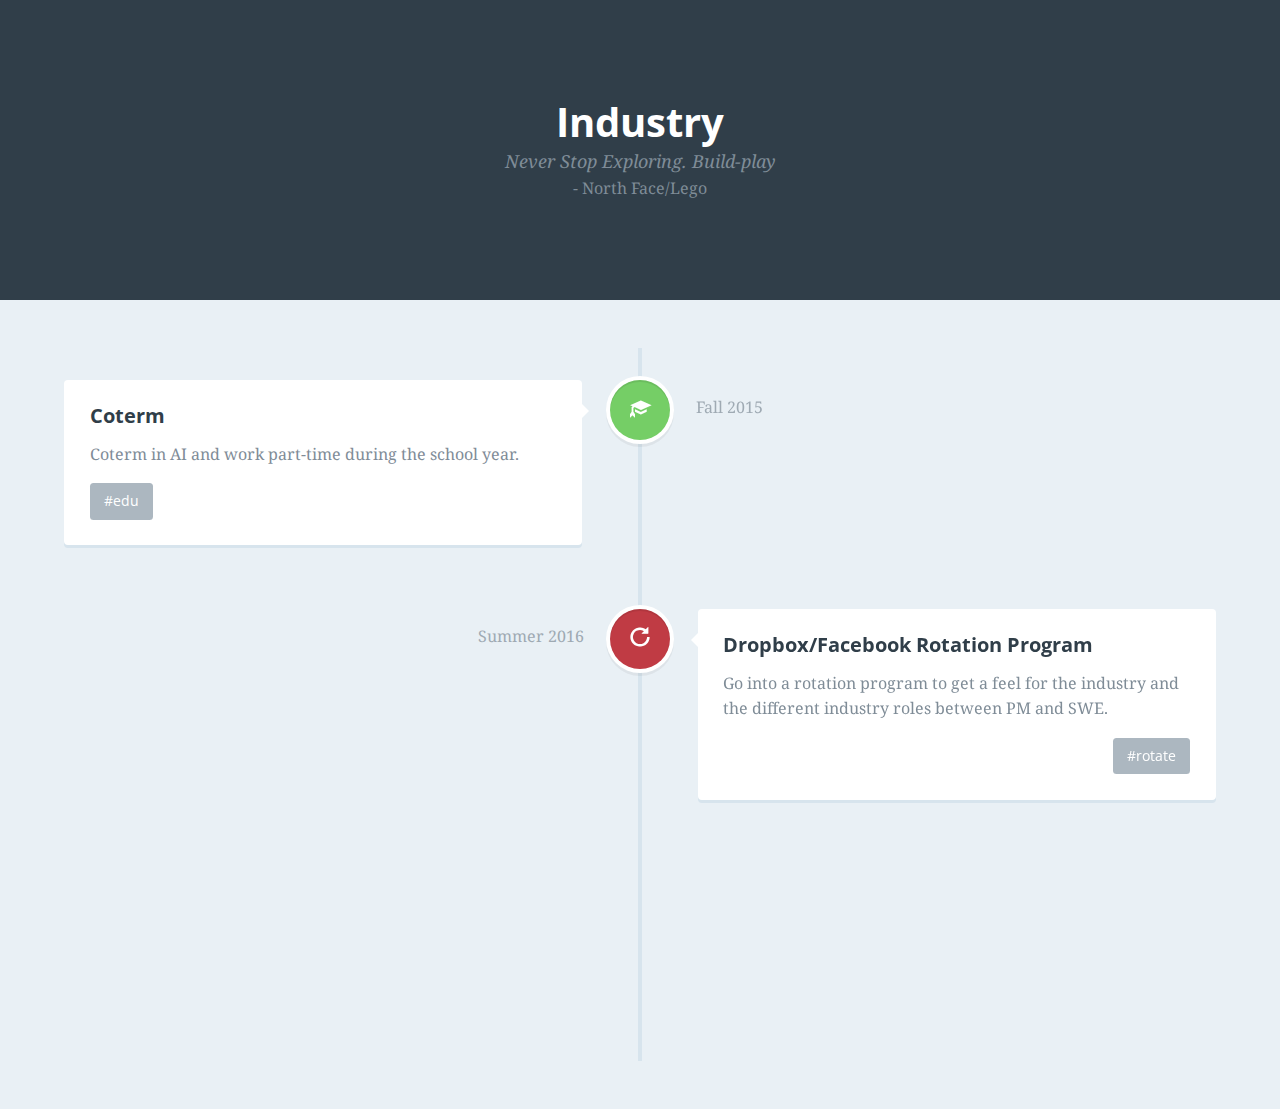
==== industry.html @ b5e864db "added pages" ====
<!doctype html>
<html lang="en" class="no-js">
<head>
  <meta charset="UTF-8">
  <meta name="viewport" content="width=device-width, initial-scale=1">

  <link href='http://fonts.googleapis.com/css?family=Droid+Serif|Open+Sans:400,700' rel='stylesheet' type='text/css'>

  <link rel="stylesheet" href="http://maxcdn.bootstrapcdn.com/bootstrap/3.3.2/css/bootstrap.min.css"> <!-- Resource style -->
  <link rel="stylesheet" href="css/reset.css"> <!-- CSS reset -->
  <link rel="stylesheet" href="css/style.css"> <!-- Resource style -->
  <script src="js/modernizr.js"></script> <!-- Modernizr -->

  <title>Odyssey Assignment: Industry</title>
</head>
<body>
  <header>
    <h1>Industry</h1>
    <p class="tagline">Never Stop Exploring. Build-play<div class="author"> - North Face/Lego</div></p>
  </header>

  <section id="cd-timeline" class="cd-container">
    <div class="cd-timeline-block">
      <div class="cd-timeline-img cd-picture">
        <span class="text-white glyphicon glyphicon-education"></span>
      </div> <!-- cd-timeline-img -->

      <div class="cd-timeline-content">
        <h2>Coterm</h2>
        <p>Coterm in AI and work part-time during the school year.</p>
        <a href="#0" class="cd-read-more">#edu</a>
        <span class="cd-date">Fall 2015</span>
      </div> <!-- cd-timeline-content -->
    </div> <!-- cd-timeline-block -->

    <div class="cd-timeline-block">
      <div class="cd-timeline-img cd-movie">
        <span class="text-white glyphicon glyphicon-repeat"></span>
      </div> <!-- cd-timeline-img -->

      <div class="cd-timeline-content">
        <h2>Dropbox/Facebook Rotation Program</h2>
        <p>Go into a rotation program to get a feel for the industry and the different industry roles between PM and SWE.</p>
        <a href="#0" class="cd-read-more">#rotate</a>
        <span class="cd-date">Summer 2016</span>
      </div> <!-- cd-timeline-content -->
    </div> <!-- cd-timeline-block -->

    <div class="cd-timeline-block">
      <div class="cd-timeline-img cd-picture">
        <span class="text-white glyphicon glyphicon-play"></span>
      </div> <!-- cd-timeline-img -->

      <div class="cd-timeline-content">
        <h2>Continue</h2>
        <p>Continue to work at company as full-fledged engineer or PM.</p>
        <a href="#0" class="cd-read-more">#fullTimeLyfe</a>
        <span class="cd-date">Fall 2016-2020</span>
      </div> <!-- cd-timeline-content -->
    </div> <!-- cd-timeline-block -->

  </section> <!-- cd-timeline -->
<script src="http://ajax.googleapis.com/ajax/libs/jquery/1.11.0/jquery.min.js"></script>
<script src="js/main.js"></script> <!-- Resource jQuery -->
</body>
</html>
---- css/style.css ----
/* --------------------------------

Primary style

-------------------------------- */
html * {
  -webkit-font-smoothing: antialiased;
  -moz-osx-font-smoothing: grayscale;
}

*, *:after, *:before {
  -webkit-box-sizing: border-box;
  -moz-box-sizing: border-box;
  box-sizing: border-box;
}

body {
  font-size: 100%;
  font-family: "Droid Serif", serif;
  color: #7f8c97;
  background-color: #e9f0f5;
}

a {
  color: #acb7c0;
  text-decoration: none;
  font-family: "Open Sans", sans-serif;
}

img {
  max-width: 100%;
}

h1, h2 {
  font-family: "Open Sans", sans-serif;
  font-weight: bold;
}
/* --------------------------------

Modules - reusable parts of our design

-------------------------------- */
.cd-container {
  /* this class is used to give a max-width to the element it is applied to, and center it horizontally when it reaches that max-width */
  width: 90%;
  max-width: 1170px;
  margin: 0 auto;
}
.cd-container::after {
  /* clearfix */
  content: '';
  display: table;
  clear: both;
}

/* --------------------------------

Main components

-------------------------------- */
header {
  height: 200px;
  text-align: center;
  background: #303e49;
}
header h1 {
  color: white;
  top: 20%;
  font-size: 40px;
}
header .tagline {
  margin-top: 10px;
  font-size: 18px;
  font-style: italic;
}
header .author {
  margin-top: 10px;
  font-style: normal;
}
@media only screen and (min-width: 1170px) {
  header {
    height: 300px;
    padding-top: 8%;
  }
  header h1 {
    font-size: 40px;
  }
}
.text-white {
  color: white;
}
#cd-timeline {
  position: relative;
  padding: 2em 0;
  margin-top: 2em;
  margin-bottom: 2em;
}
#cd-timeline::before {
  /* this is the vertical line */
  content: '';
  position: absolute;
  top: 0;
  left: 18px;
  height: 100%;
  width: 4px;
  background: #d7e4ed;
}
@media only screen and (min-width: 1170px) {
  #cd-timeline {
    margin-top: 3em;
    margin-bottom: 3em;
  }
  #cd-timeline::before {
    left: 50%;
    margin-left: -2px;
  }
}

.cd-timeline-block {
  position: relative;
  margin: 2em 0;
}
.cd-timeline-block:after {
  content: "";
  display: table;
  clear: both;
}
.cd-timeline-block:first-child {
  margin-top: 0;
}
.cd-timeline-block:last-child {
  margin-bottom: 0;
}
@media only screen and (min-width: 1170px) {
  .cd-timeline-block {
    margin: 4em 0;
  }
  .cd-timeline-block:first-child {
    margin-top: 0;
  }
  .cd-timeline-block:last-child {
    margin-bottom: 0;
  }
}

.cd-timeline-img {
  position: absolute;
  top: 0;
  left: 0;
  width: 40px;
  height: 40px;
  border-radius: 50%;
  box-shadow: 0 0 0 4px white, inset 0 2px 0 rgba(0, 0, 0, 0.08), 0 3px 0 4px rgba(0, 0, 0, 0.05);
}
.cd-timeline-img span {
  display: block;
  font-size: 20px;
  position: relative;
  left: 50%;
  top: 50%;
  margin-left: -10px;
  margin-top: -12px;
}
.cd-timeline-img.cd-picture {
  background: #75ce66;
}
.cd-timeline-img.cd-movie {
  background: #c03b44;
}
.cd-timeline-img.cd-location {
  background: #f0ca45;
}
@media only screen and (min-width: 1170px) {
  .cd-timeline-img {
    width: 60px;
    height: 60px;
    left: 50%;
    margin-left: -30px;
    /* Force Hardware Acceleration in WebKit */
    -webkit-transform: translateZ(0);
    -webkit-backface-visibility: hidden;
  }
  .cssanimations .cd-timeline-img.is-hidden {
    visibility: hidden;
  }
  .cssanimations .cd-timeline-img.bounce-in {
    visibility: visible;
    -webkit-animation: cd-bounce-1 0.6s;
    -moz-animation: cd-bounce-1 0.6s;
    animation: cd-bounce-1 0.6s;
  }
}

@-webkit-keyframes cd-bounce-1 {
  0% {
    opacity: 0;
    -webkit-transform: scale(0.5);
  }

  60% {
    opacity: 1;
    -webkit-transform: scale(1.2);
  }

  100% {
    -webkit-transform: scale(1);
  }
}
@-moz-keyframes cd-bounce-1 {
  0% {
    opacity: 0;
    -moz-transform: scale(0.5);
  }

  60% {
    opacity: 1;
    -moz-transform: scale(1.2);
  }

  100% {
    -moz-transform: scale(1);
  }
}
@keyframes cd-bounce-1 {
  0% {
    opacity: 0;
    -webkit-transform: scale(0.5);
    -moz-transform: scale(0.5);
    -ms-transform: scale(0.5);
    -o-transform: scale(0.5);
    transform: scale(0.5);
  }

  60% {
    opacity: 1;
    -webkit-transform: scale(1.2);
    -moz-transform: scale(1.2);
    -ms-transform: scale(1.2);
    -o-transform: scale(1.2);
    transform: scale(1.2);
  }

  100% {
    -webkit-transform: scale(1);
    -moz-transform: scale(1);
    -ms-transform: scale(1);
    -o-transform: scale(1);
    transform: scale(1);
  }
}
.cd-timeline-content {
  position: relative;
  margin-left: 60px;
  background: white;
  border-radius: 0.25em;
  padding: 1em;
  box-shadow: 0 3px 0 #d7e4ed;
}
.cd-timeline-content:after {
  content: "";
  display: table;
  clear: both;
}
.cd-timeline-content h2 {
  color: #303e49;
}
.cd-timeline-content p, .cd-timeline-content .cd-read-more, .cd-timeline-content .cd-date {
  font-size: 13px;
  font-size: 0.8125rem;
}
.cd-timeline-content .cd-read-more, .cd-timeline-content .cd-date {
  display: inline-block;
}
.cd-timeline-content p {
  margin: 1em 0;
  line-height: 1.6;
}
.cd-timeline-content .cd-read-more {
  float: right;
  padding: .8em 1em;
  background: #acb7c0;
  color: white;
  border-radius: 0.25em;
}
.no-touch .cd-timeline-content .cd-read-more:hover {
  background-color: #bac4cb;
}
.cd-timeline-content .cd-date {
  float: left;
  padding: .8em 0;
  opacity: .7;
}
.cd-timeline-content::before {
  content: '';
  position: absolute;
  top: 16px;
  right: 100%;
  height: 0;
  width: 0;
  border: 7px solid transparent;
  border-right: 7px solid white;
}
@media only screen and (min-width: 768px) {
  .cd-timeline-content h2 {
    font-size: 20px;
    font-size: 1.25rem;
  }
  .cd-timeline-content p {
    font-size: 16px;
    font-size: 1rem;
  }
  .cd-timeline-content .cd-read-more, .cd-timeline-content .cd-date {
    font-size: 14px;
    font-size: 0.875rem;
  }
}
@media only screen and (min-width: 1170px) {
  .cd-timeline-content {
    margin-left: 0;
    padding: 1.6em;
    width: 45%;
  }
  .cd-timeline-content::before {
    top: 24px;
    left: 100%;
    border-color: transparent;
    border-left-color: white;
  }
  .cd-timeline-content .cd-read-more {
    float: left;
  }
  .cd-timeline-content .cd-date {
    position: absolute;
    width: 100%;
    left: 122%;
    top: 6px;
    font-size: 16px;
    font-size: 1rem;
  }
  .cd-timeline-block:nth-child(even) .cd-timeline-content {
    float: right;
  }
  .cd-timeline-block:nth-child(even) .cd-timeline-content::before {
    top: 24px;
    left: auto;
    right: 100%;
    border-color: transparent;
    border-right-color: white;
  }
  .cd-timeline-block:nth-child(even) .cd-timeline-content .cd-read-more {
    float: right;
  }
  .cd-timeline-block:nth-child(even) .cd-timeline-content .cd-date {
    left: auto;
    right: 122%;
    text-align: right;
  }
  .cssanimations .cd-timeline-content.is-hidden {
    visibility: hidden;
  }
  .cssanimations .cd-timeline-content.bounce-in {
    visibility: visible;
    -webkit-animation: cd-bounce-2 0.6s;
    -moz-animation: cd-bounce-2 0.6s;
    animation: cd-bounce-2 0.6s;
  }
}

@media only screen and (min-width: 1170px) {
  /* inverse bounce effect on even content blocks */
  .cssanimations .cd-timeline-block:nth-child(even) .cd-timeline-content.bounce-in {
    -webkit-animation: cd-bounce-2-inverse 0.6s;
    -moz-animation: cd-bounce-2-inverse 0.6s;
    animation: cd-bounce-2-inverse 0.6s;
  }
}
@-webkit-keyframes cd-bounce-2 {
  0% {
    opacity: 0;
    -webkit-transform: translateX(-100px);
  }

  60% {
    opacity: 1;
    -webkit-transform: translateX(20px);
  }

  100% {
    -webkit-transform: translateX(0);
  }
}
@-moz-keyframes cd-bounce-2 {
  0% {
    opacity: 0;
    -moz-transform: translateX(-100px);
  }

  60% {
    opacity: 1;
    -moz-transform: translateX(20px);
  }

  100% {
    -moz-transform: translateX(0);
  }
}
@keyframes cd-bounce-2 {
  0% {
    opacity: 0;
    -webkit-transform: translateX(-100px);
    -moz-transform: translateX(-100px);
    -ms-transform: translateX(-100px);
    -o-transform: translateX(-100px);
    transform: translateX(-100px);
  }

  60% {
    opacity: 1;
    -webkit-transform: translateX(20px);
    -moz-transform: translateX(20px);
    -ms-transform: translateX(20px);
    -o-transform: translateX(20px);
    transform: translateX(20px);
  }

  100% {
    -webkit-transform: translateX(0);
    -moz-transform: translateX(0);
    -ms-transform: translateX(0);
    -o-transform: translateX(0);
    transform: translateX(0);
  }
}
@-webkit-keyframes cd-bounce-2-inverse {
  0% {
    opacity: 0;
    -webkit-transform: translateX(100px);
  }

  60% {
    opacity: 1;
    -webkit-transform: translateX(-20px);
  }

  100% {
    -webkit-transform: translateX(0);
  }
}
@-moz-keyframes cd-bounce-2-inverse {
  0% {
    opacity: 0;
    -moz-transform: translateX(100px);
  }

  60% {
    opacity: 1;
    -moz-transform: translateX(-20px);
  }

  100% {
    -moz-transform: translateX(0);
  }
}
@keyframes cd-bounce-2-inverse {
  0% {
    opacity: 0;
    -webkit-transform: translateX(100px);
    -moz-transform: translateX(100px);
    -ms-transform: translateX(100px);
    -o-transform: translateX(100px);
    transform: translateX(100px);
  }

  60% {
    opacity: 1;
    -webkit-transform: translateX(-20px);
    -moz-transform: translateX(-20px);
    -ms-transform: translateX(-20px);
    -o-transform: translateX(-20px);
    transform: translateX(-20px);
  }

  100% {
    -webkit-transform: translateX(0);
    -moz-transform: translateX(0);
    -ms-transform: translateX(0);
    -o-transform: translateX(0);
    transform: translateX(0);
  }
}
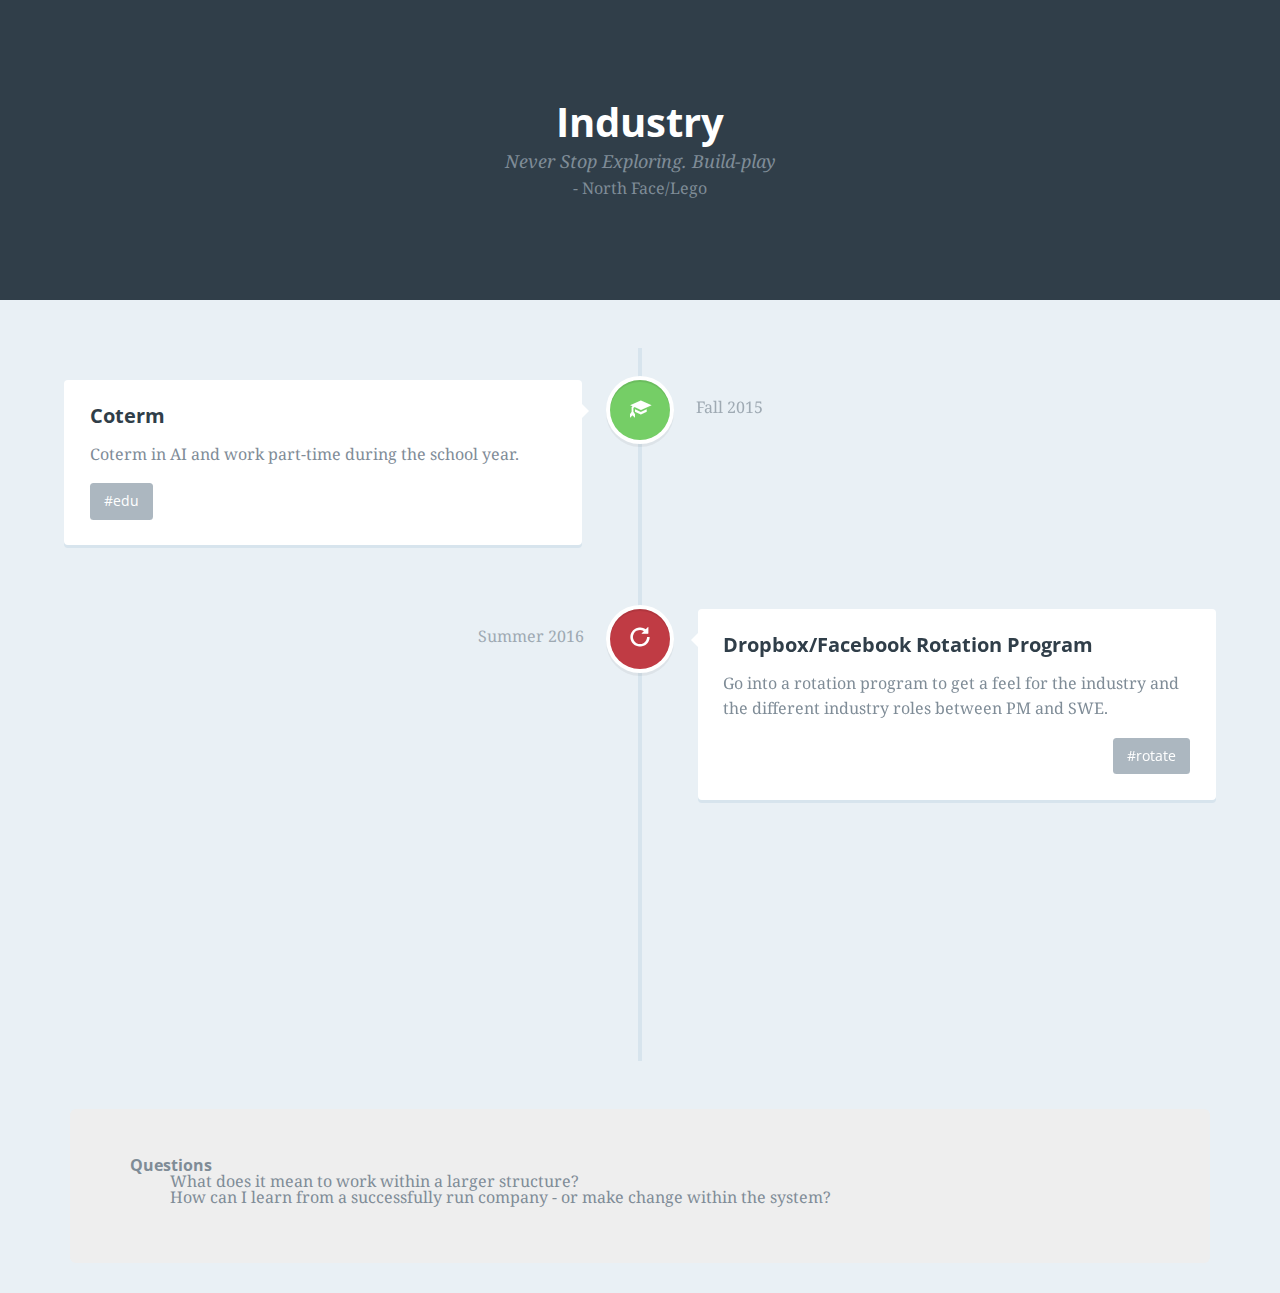
==== commit bb50b256: "added ten year" ====
--- a/industry.html
+++ b/industry.html
@@ -60,6 +60,16 @@
     </div> <!-- cd-timeline-block -->
 
   </section> <!-- cd-timeline -->
+
+  <div class="container">
+    <div class="jumbotron questions">
+      <h2>Questions</h2>
+      <ul>
+        <li>What does it mean to work within a larger structure?</li>
+        <li>How can I learn from a successfully run company - or make change within the system?</li>
+      </ul>
+    </div>
+  </div>
 <script src="http://ajax.googleapis.com/ajax/libs/jquery/1.11.0/jquery.min.js"></script>
 <script src="js/main.js"></script> <!-- Resource jQuery -->
 </body>
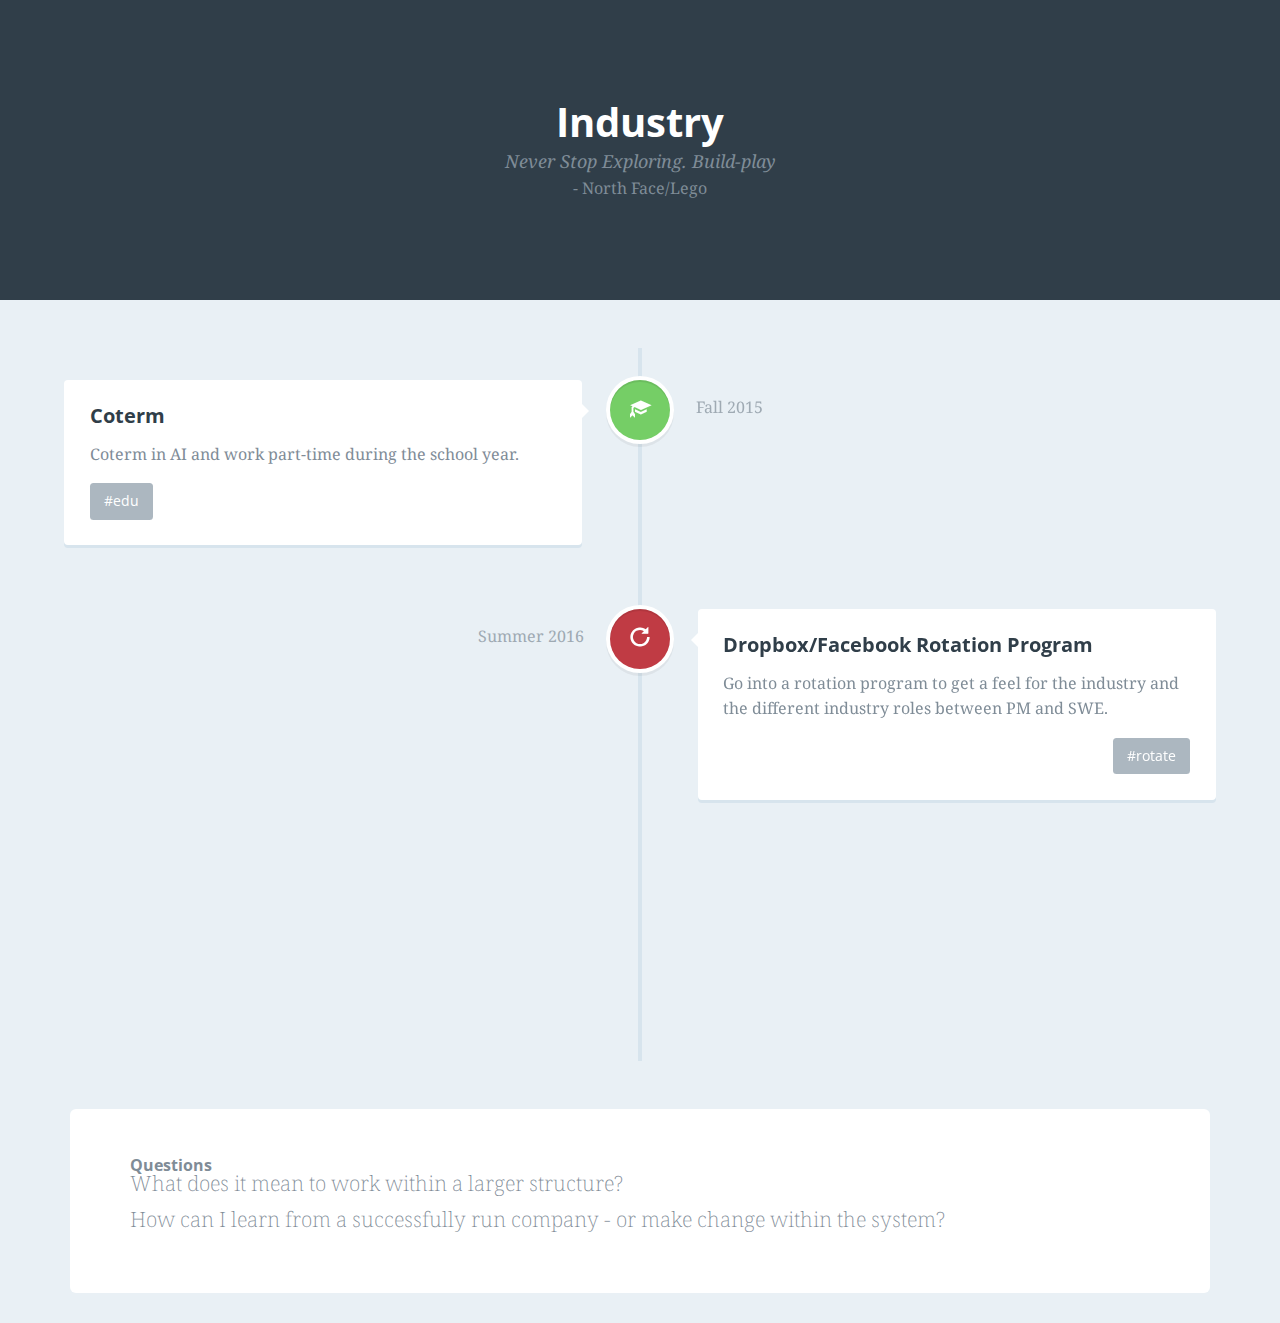
==== commit 1e8246a8: "added last details" ====
--- a/industry.html
+++ b/industry.html
@@ -62,12 +62,10 @@
   </section> <!-- cd-timeline -->
 
   <div class="container">
-    <div class="jumbotron questions">
+    <div class="jumbotron" style="background-color: white">
       <h2>Questions</h2>
-      <ul>
-        <li>What does it mean to work within a larger structure?</li>
-        <li>How can I learn from a successfully run company - or make change within the system?</li>
-      </ul>
+      <p>What does it mean to work within a larger structure?</p>
+      <p>How can I learn from a successfully run company - or make change within the system?</p>
     </div>
   </div>
 <script src="http://ajax.googleapis.com/ajax/libs/jquery/1.11.0/jquery.min.js"></script>
